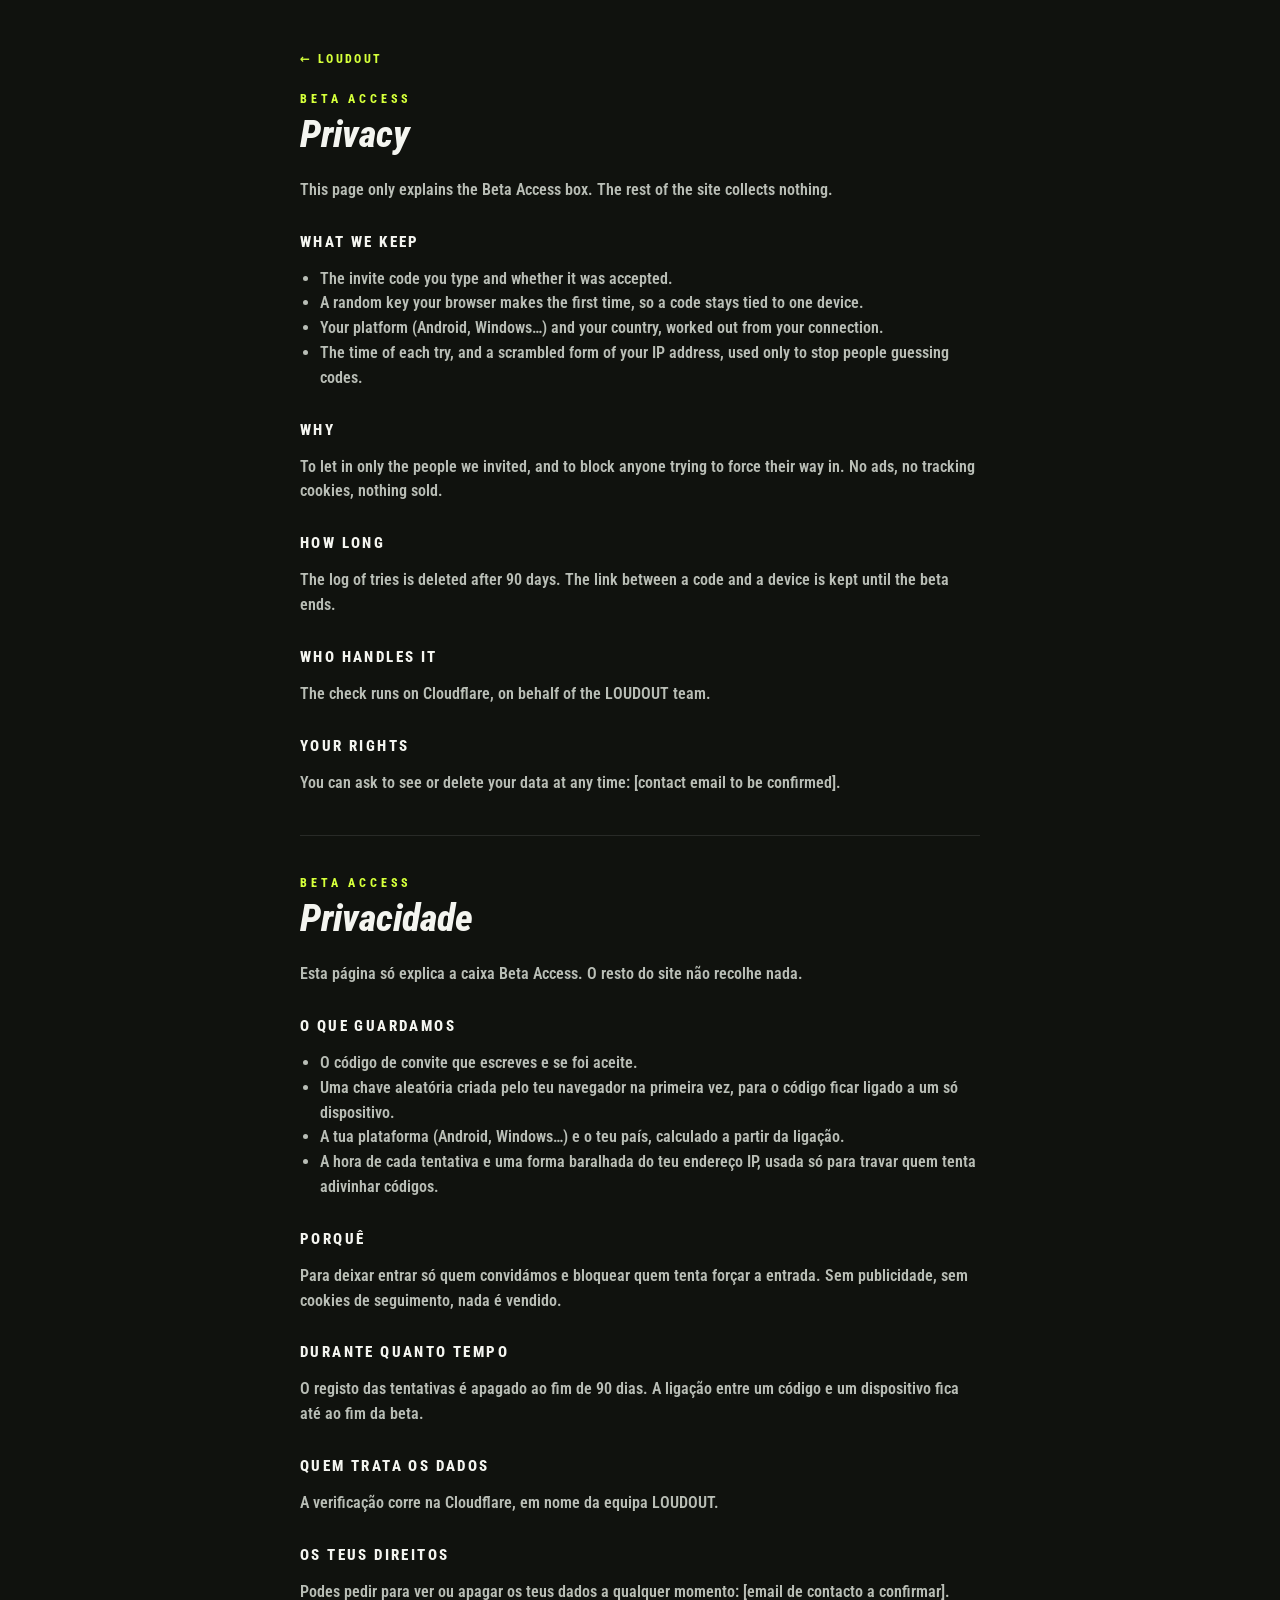
==== privacy.html @ 25bdf936 "Beta Access box (test site): discreet button, invite code box in 11 languages, privacy page The box " ====
<!doctype html>
<html lang="en">
<head>
<meta charset="utf-8">
<meta name="viewport" content="width=device-width, initial-scale=1, viewport-fit=cover">
<title>LOUDOUT — Privacy</title>
<meta name="robots" content="noindex, nofollow">
<meta name="theme-color" content="#10120e">
<meta http-equiv="Content-Security-Policy" content="default-src 'self'; style-src 'self' 'unsafe-inline'; img-src 'self'; font-src 'self'; object-src 'none'; base-uri 'none'; form-action 'none'">
<meta name="referrer" content="no-referrer">
<link rel="icon" type="image/png" sizes="32x32" href="favicon-32.png">
<link rel="stylesheet" href="beta/beta.css">
<style>
  html, body { margin: 0; background: #10120e; color: #d9ddd5; font-family: var(--f); }
  main { max-width: 680px; margin: 0 auto; padding: 48px 20px 64px; }
  a { color: #d4ff3a; }
  .k { font-weight: 800; font-size: 12px; letter-spacing: .32em; color: #d4ff3a; }
  h1 { font: italic 800 38px/1.1 var(--f); color: #f4f5f0; margin: 8px 0 22px; }
  h2 { font-weight: 800; font-size: 15px; letter-spacing: .16em; color: #f4f5f0; margin: 30px 0 8px; text-transform: uppercase; }
  p, li { font-size: 16px; line-height: 1.55; font-weight: 600; color: #b9beb6; }
  ul { padding-left: 20px; }
  hr { border: 0; border-top: 1px solid rgba(255,255,255,.1); margin: 40px 0; }
  .back { display: inline-block; margin-bottom: 26px; font-weight: 800; letter-spacing: .2em; font-size: 12px; text-decoration: none; }
</style>
</head>
<body>
<main>
  <a class="back" href="./">← LOUDOUT</a>
  <div class="k">BETA ACCESS</div>
  <h1>Privacy</h1>
  <p>This page only explains the Beta Access box. The rest of the site collects nothing.</p>

  <h2>What we keep</h2>
  <ul>
    <li>The invite code you type and whether it was accepted.</li>
    <li>A random key your browser makes the first time, so a code stays tied to one device.</li>
    <li>Your platform (Android, Windows…) and your country, worked out from your connection.</li>
    <li>The time of each try, and a scrambled form of your IP address, used only to stop people guessing codes.</li>
  </ul>

  <h2>Why</h2>
  <p>To let in only the people we invited, and to block anyone trying to force their way in. No ads, no tracking cookies, nothing sold.</p>

  <h2>How long</h2>
  <p>The log of tries is deleted after 90 days. The link between a code and a device is kept until the beta ends.</p>

  <h2>Who handles it</h2>
  <p>The check runs on Cloudflare, on behalf of the LOUDOUT team.</p>

  <h2>Your rights</h2>
  <p>You can ask to see or delete your data at any time: <span data-contact>[contact email to be confirmed]</span>.</p>

  <hr>

  <div class="k">BETA ACCESS</div>
  <h1>Privacidade</h1>
  <p>Esta página só explica a caixa Beta Access. O resto do site não recolhe nada.</p>
  <h2>O que guardamos</h2>
  <ul>
    <li>O código de convite que escreves e se foi aceite.</li>
    <li>Uma chave aleatória criada pelo teu navegador na primeira vez, para o código ficar ligado a um só dispositivo.</li>
    <li>A tua plataforma (Android, Windows…) e o teu país, calculado a partir da ligação.</li>
    <li>A hora de cada tentativa e uma forma baralhada do teu endereço IP, usada só para travar quem tenta adivinhar códigos.</li>
  </ul>
  <h2>Porquê</h2>
  <p>Para deixar entrar só quem convidámos e bloquear quem tenta forçar a entrada. Sem publicidade, sem cookies de seguimento, nada é vendido.</p>
  <h2>Durante quanto tempo</h2>
  <p>O registo das tentativas é apagado ao fim de 90 dias. A ligação entre um código e um dispositivo fica até ao fim da beta.</p>
  <h2>Quem trata os dados</h2>
  <p>A verificação corre na Cloudflare, em nome da equipa LOUDOUT.</p>
  <h2>Os teus direitos</h2>
  <p>Podes pedir para ver ou apagar os teus dados a qualquer momento: <span data-contact>[email de contacto a confirmar]</span>.</p>
</main>
</body>
</html>
---- beta/beta.css ----
/* LOUDOUT · Beta Access box. Roboto Condensed (OFL-1.1, see fonts/OFL-LICENSE.txt), self-hosted: nothing loaded from other sites. */
@font-face{font-family:LDC;font-style:normal;font-weight:600;font-display:swap;src:url(fonts/roboto-condensed-latin-600-normal.woff2) format('woff2');unicode-range:U+0000-00FF,U+0131,U+0152-0153,U+02BB-02BC,U+02C6,U+02DA,U+02DC,U+0304,U+0308,U+0329,U+2000-206F,U+20AC,U+2122,U+2191,U+2193,U+2212,U+2215,U+FEFF,U+FFFD}
@font-face{font-family:LDC;font-style:normal;font-weight:800;font-display:swap;src:url(fonts/roboto-condensed-latin-800-normal.woff2) format('woff2');unicode-range:U+0000-00FF,U+0131,U+0152-0153,U+02BB-02BC,U+02C6,U+02DA,U+02DC,U+0304,U+0308,U+0329,U+2000-206F,U+20AC,U+2122,U+2191,U+2193,U+2212,U+2215,U+FEFF,U+FFFD}
@font-face{font-family:LDC;font-style:italic;font-weight:800;font-display:swap;src:url(fonts/roboto-condensed-latin-800-italic.woff2) format('woff2');unicode-range:U+0000-00FF,U+0131,U+0152-0153,U+02BB-02BC,U+02C6,U+02DA,U+02DC,U+0304,U+0308,U+0329,U+2000-206F,U+20AC,U+2122,U+2191,U+2193,U+2212,U+2215,U+FEFF,U+FFFD}
@font-face{font-family:LDC;font-style:normal;font-weight:600;font-display:swap;src:url(fonts/roboto-condensed-latin-ext-600-normal.woff2) format('woff2');unicode-range:U+0100-02BA,U+02BD-02C5,U+02C7-02CC,U+02CE-02D7,U+02DD-02FF,U+0304,U+0308,U+0329,U+1D00-1DBF,U+1E00-1E9F,U+1EF2-1EFF,U+2020,U+20A0-20AB,U+20AD-20C0,U+2113,U+2C60-2C7F,U+A720-A7FF}
@font-face{font-family:LDC;font-style:normal;font-weight:800;font-display:swap;src:url(fonts/roboto-condensed-latin-ext-800-normal.woff2) format('woff2');unicode-range:U+0100-02BA,U+02BD-02C5,U+02C7-02CC,U+02CE-02D7,U+02DD-02FF,U+0304,U+0308,U+0329,U+1D00-1DBF,U+1E00-1E9F,U+1EF2-1EFF,U+2020,U+20A0-20AB,U+20AD-20C0,U+2113,U+2C60-2C7F,U+A720-A7FF}
@font-face{font-family:LDC;font-style:italic;font-weight:800;font-display:swap;src:url(fonts/roboto-condensed-latin-ext-800-italic.woff2) format('woff2');unicode-range:U+0100-02BA,U+02BD-02C5,U+02C7-02CC,U+02CE-02D7,U+02DD-02FF,U+0304,U+0308,U+0329,U+1D00-1DBF,U+1E00-1E9F,U+1EF2-1EFF,U+2020,U+20A0-20AB,U+20AD-20C0,U+2113,U+2C60-2C7F,U+A720-A7FF}
@font-face{font-family:LDC;font-style:normal;font-weight:600;font-display:swap;src:url(fonts/roboto-condensed-cyrillic-600-normal.woff2) format('woff2');unicode-range:U+0301,U+0400-045F,U+0490-0491,U+04B0-04B1,U+2116}
@font-face{font-family:LDC;font-style:normal;font-weight:800;font-display:swap;src:url(fonts/roboto-condensed-cyrillic-800-normal.woff2) format('woff2');unicode-range:U+0301,U+0400-045F,U+0490-0491,U+04B0-04B1,U+2116}
@font-face{font-family:LDC;font-style:italic;font-weight:800;font-display:swap;src:url(fonts/roboto-condensed-cyrillic-800-italic.woff2) format('woff2');unicode-range:U+0301,U+0400-045F,U+0490-0491,U+04B0-04B1,U+2116}

:root{--lime:#d4ff3a;--ink:#f4f5f0;--dim:#9aa09a;--mute:#6f756e;--bad:#ff6b5a;--f:LDC,"Roboto Condensed","Arial Narrow",system-ui,sans-serif}
.ldb-btn,.ldb-lang,.ldb-veil{font-family:var(--f);-webkit-tap-highlight-color:transparent}
.ldb-btn{position:fixed;left:50%;bottom:max(7vh,28px);transform:translateX(-50%);z-index:5;display:flex;align-items:center;gap:10px;padding:11px 22px 11px 18px;cursor:pointer;
  font-weight:800;font-size:14px;letter-spacing:.24em;color:var(--ink);background:rgba(10,12,9,.55);-webkit-backdrop-filter:blur(8px);backdrop-filter:blur(8px);
  border:1px solid rgba(212,255,58,.55);border-radius:0;clip-path:polygon(10px 0,100% 0,100% calc(100% - 10px),calc(100% - 10px) 100%,0 100%,0 10px);transition:background .15s,border-color .15s}
.ldb-btn:hover,.ldb-btn:focus-visible{background:rgba(212,255,58,.12);border-color:var(--lime);outline:none}
.ldb-btn i{width:7px;height:7px;background:var(--lime);border-radius:50%;box-shadow:0 0 10px var(--lime)}
.ldb-lang{display:flex;align-items:center;gap:6px;padding:6px 11px;cursor:pointer;color:var(--ink);background:rgba(10,12,9,.55);border:1px solid rgba(255,255,255,.18);font-weight:800;font-size:12px;letter-spacing:.14em}
.ldb-lang svg{width:14px;height:14px;fill:none;stroke:currentColor;stroke-width:1.6}
.ldb-lang:hover,.ldb-lang:focus-visible{border-color:rgba(212,255,58,.6);outline:none}
.ldb-pagelang{position:fixed;right:max(18px,env(safe-area-inset-right));top:max(16px,env(safe-area-inset-top));z-index:5}
.ldb-menu{position:absolute;z-index:9;min-width:160px;max-height:min(70vh,440px);overflow:auto;background:#151812;border:1px solid rgba(255,255,255,.14);padding:6px 0;box-shadow:0 14px 30px rgba(0,0,0,.5)}
.ldb-menu[hidden]{display:none}
.ldb-menu button{all:unset;box-sizing:border-box;width:100%;cursor:pointer;padding:8px 14px;font:700 15px var(--f);color:#c9cdc6;display:flex;justify-content:space-between;gap:18px}
.ldb-menu button b{color:var(--mute);font-weight:800;font-size:11px;letter-spacing:.12em}
.ldb-menu button:hover,.ldb-menu button:focus-visible{background:rgba(255,255,255,.05)}
.ldb-menu button[aria-current=true]{color:var(--lime)}
.ldb-pagelang .ldb-menu{right:0;top:calc(100% + 6px)}
.ldb-veil{position:fixed;inset:0;z-index:20;display:grid;place-items:center;padding:16px;background:rgba(6,7,5,.62);-webkit-backdrop-filter:blur(6px);backdrop-filter:blur(6px)}
.ldb-veil[hidden]{display:none}
.ldb-wrap{position:relative;width:min(420px,100%)}
.ldb-wrap>.ldb-lang{position:absolute;right:46px;top:13px;z-index:3;padding:4px 9px;background:none}
.ldb-wrap>.ldb-menu{right:46px;top:42px}
.ldb-x{all:unset;position:absolute;right:12px;top:10px;z-index:3;width:28px;height:28px;display:grid;place-items:center;cursor:pointer;color:var(--mute);font:700 22px var(--f)}
.ldb-x:hover,.ldb-x:focus-visible{color:var(--ink)}
.ldb-card{position:relative;color:var(--ink);background:linear-gradient(180deg,rgba(24,27,21,.97),rgba(12,14,10,.98));border:1px solid rgba(255,255,255,.1);
  box-shadow:0 30px 80px rgba(0,0,0,.6),inset 0 1px 0 rgba(255,255,255,.06);padding:30px 28px 24px;clip-path:polygon(18px 0,100% 0,100% calc(100% - 18px),calc(100% - 18px) 100%,0 100%,0 18px)}
.ldb-card:before{content:'';position:absolute;left:28px;right:28px;top:0;height:2px;background:linear-gradient(90deg,transparent,var(--lime),transparent)}
.ldb-k{font-weight:800;font-size:12px;letter-spacing:.32em;color:var(--lime);padding-right:110px}
.ldb-card h2{margin:8px 0 6px;font:italic 800 32px/1.08 var(--f);letter-spacing:.01em}
.ldb-card p{margin:0;color:var(--dim);font-size:15px;line-height:1.4;font-weight:600}
.ldb-field{box-sizing:border-box;display:flex;align-items:center;width:100%;margin:22px 0 10px;height:54px;padding:0 16px;border:1px solid rgba(255,255,255,.16);background:rgba(0,0,0,.35);cursor:text;
  font:800 22px var(--f);letter-spacing:.18em;color:var(--ink)}
.ldb-pre{color:#8e948d;flex:none}
.ldb-field input{all:unset;flex:1;min-width:0;font:inherit;letter-spacing:inherit;color:inherit;text-transform:uppercase;caret-color:var(--lime)}
.ldb-field input::placeholder{color:#4d524c}
.ldb-field:focus-within{border-color:rgba(212,255,58,.7)}
.ldb-field.bad{border-color:var(--bad);animation:ldbShake .32s}
@keyframes ldbShake{25%{transform:translateX(-6px)}50%{transform:translateX(5px)}75%{transform:translateX(-3px)}}
.ldb-msg{min-height:20px;margin:0 0 10px;font-size:14px;font-weight:700;color:var(--bad)}
.ldb-msg.info{color:var(--dim)}
.ldb-go{all:unset;box-sizing:border-box;display:grid;place-items:center;width:100%;height:52px;cursor:pointer;background:var(--lime);color:#0b0d08;font:800 16px var(--f);letter-spacing:.24em;
  clip-path:polygon(10px 0,100% 0,100% calc(100% - 10px),calc(100% - 10px) 100%,0 100%,0 10px)}
.ldb-go:hover,.ldb-go:focus-visible{filter:brightness(1.08)}
.ldb-go[disabled]{opacity:.55;cursor:default}
.ldb-ts{margin-top:12px;min-height:0}
.ldb-row{display:flex;justify-content:space-between;align-items:center;margin-top:16px;color:var(--mute);font-size:12.5px;font-weight:600}
.ldb-row a{color:var(--mute);text-decoration:none}.ldb-row a:hover{color:var(--ink)}
.ldb-row span{display:flex;align-items:center;gap:6px}
.ldb-row svg{width:14px;height:14px;fill:none;stroke:currentColor;stroke-width:1.6}
.ldb-plat{display:grid;gap:10px;margin:20px 0 6px}
.ldb-dl{display:flex;align-items:center;gap:14px;padding:14px 16px;border:1px solid rgba(255,255,255,.14);background:rgba(255,255,255,.03);color:var(--ink);text-decoration:none}
.ldb-dl.main{border-color:rgba(212,255,58,.6);background:rgba(212,255,58,.06)}
.ldb-dl svg{width:30px;height:30px;flex:none;fill:var(--ink)}
.ldb-dl div b{display:block;font-size:17px;font-weight:800;letter-spacing:.04em}.ldb-dl div small{color:var(--dim);font-size:13px;font-weight:600}
.ldb-dl em{margin-left:auto;font-style:normal;font-weight:800;font-size:12px;letter-spacing:.2em;color:#0b0d08;background:var(--lime);padding:7px 11px}
.ldb-steps{margin:14px 0 0;padding:0;list-style:none;counter-reset:s;color:var(--dim);font-size:13.5px;font-weight:600;line-height:1.5}
.ldb-steps li{counter-increment:s;display:flex;gap:10px;margin-top:6px}
.ldb-steps li:before{content:counter(s);flex:none;width:20px;height:20px;border:1px solid rgba(212,255,58,.5);color:var(--lime);font-size:12px;font-weight:800;display:grid;place-items:center}
.ldb-badge{display:inline-flex;align-items:center;gap:8px;font-size:12.5px;font-weight:800;letter-spacing:.14em;color:var(--lime);margin-top:14px}
.ldb-badge i{width:7px;height:7px;border-radius:50%;background:var(--lime)}
.ldb-spin{display:inline-block;width:16px;height:16px;border:2px solid rgba(11,13,8,.3);border-top-color:#0b0d08;border-radius:50%;animation:ldbSpin .7s linear infinite;vertical-align:-3px;margin-right:10px}
@keyframes ldbSpin{to{transform:rotate(360deg)}}
@media (prefers-reduced-motion:reduce){.ldb-field.bad{animation:none}.ldb-spin{animation-duration:2s}}
@media (max-width:380px){.ldb-card{padding:26px 20px 20px}.ldb-card h2{font-size:27px}}
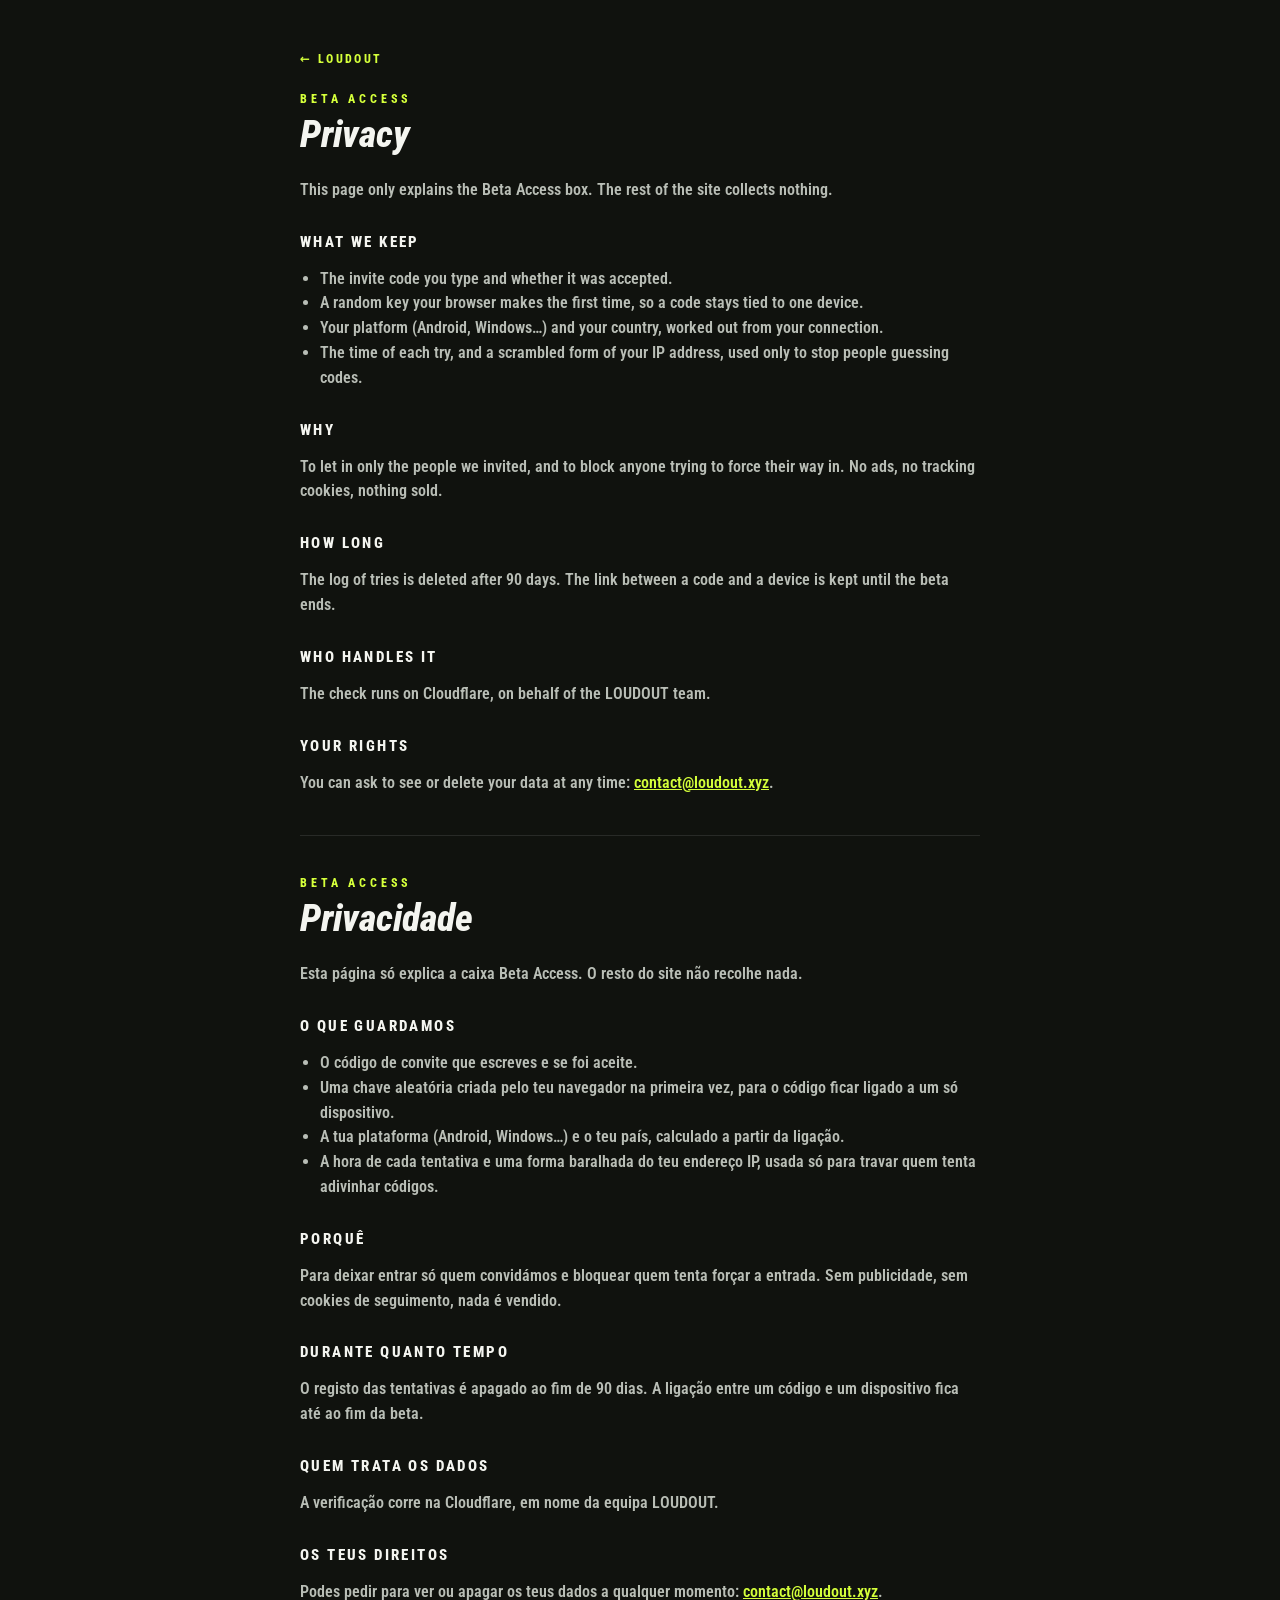
==== commit 844ab0e0: "Privacy page: contact@loudout.xyz for data requests Co-Authored-By: Claude Opus 5.5 <noreply@anthrop" ====
--- a/privacy.html
+++ b/privacy.html
@@ -48,7 +48,7 @@
   <p>The check runs on Cloudflare, on behalf of the LOUDOUT team.</p>
 
   <h2>Your rights</h2>
-  <p>You can ask to see or delete your data at any time: <span data-contact>[contact email to be confirmed]</span>.</p>
+  <p>You can ask to see or delete your data at any time: <a href="mailto:contact@loudout.xyz">contact@loudout.xyz</a>.</p>
 
   <hr>
 
@@ -69,7 +69,7 @@
   <h2>Quem trata os dados</h2>
   <p>A verificação corre na Cloudflare, em nome da equipa LOUDOUT.</p>
   <h2>Os teus direitos</h2>
-  <p>Podes pedir para ver ou apagar os teus dados a qualquer momento: <span data-contact>[email de contacto a confirmar]</span>.</p>
+  <p>Podes pedir para ver ou apagar os teus dados a qualquer momento: <a href="mailto:contact@loudout.xyz">contact@loudout.xyz</a>.</p>
 </main>
 </body>
 </html>
